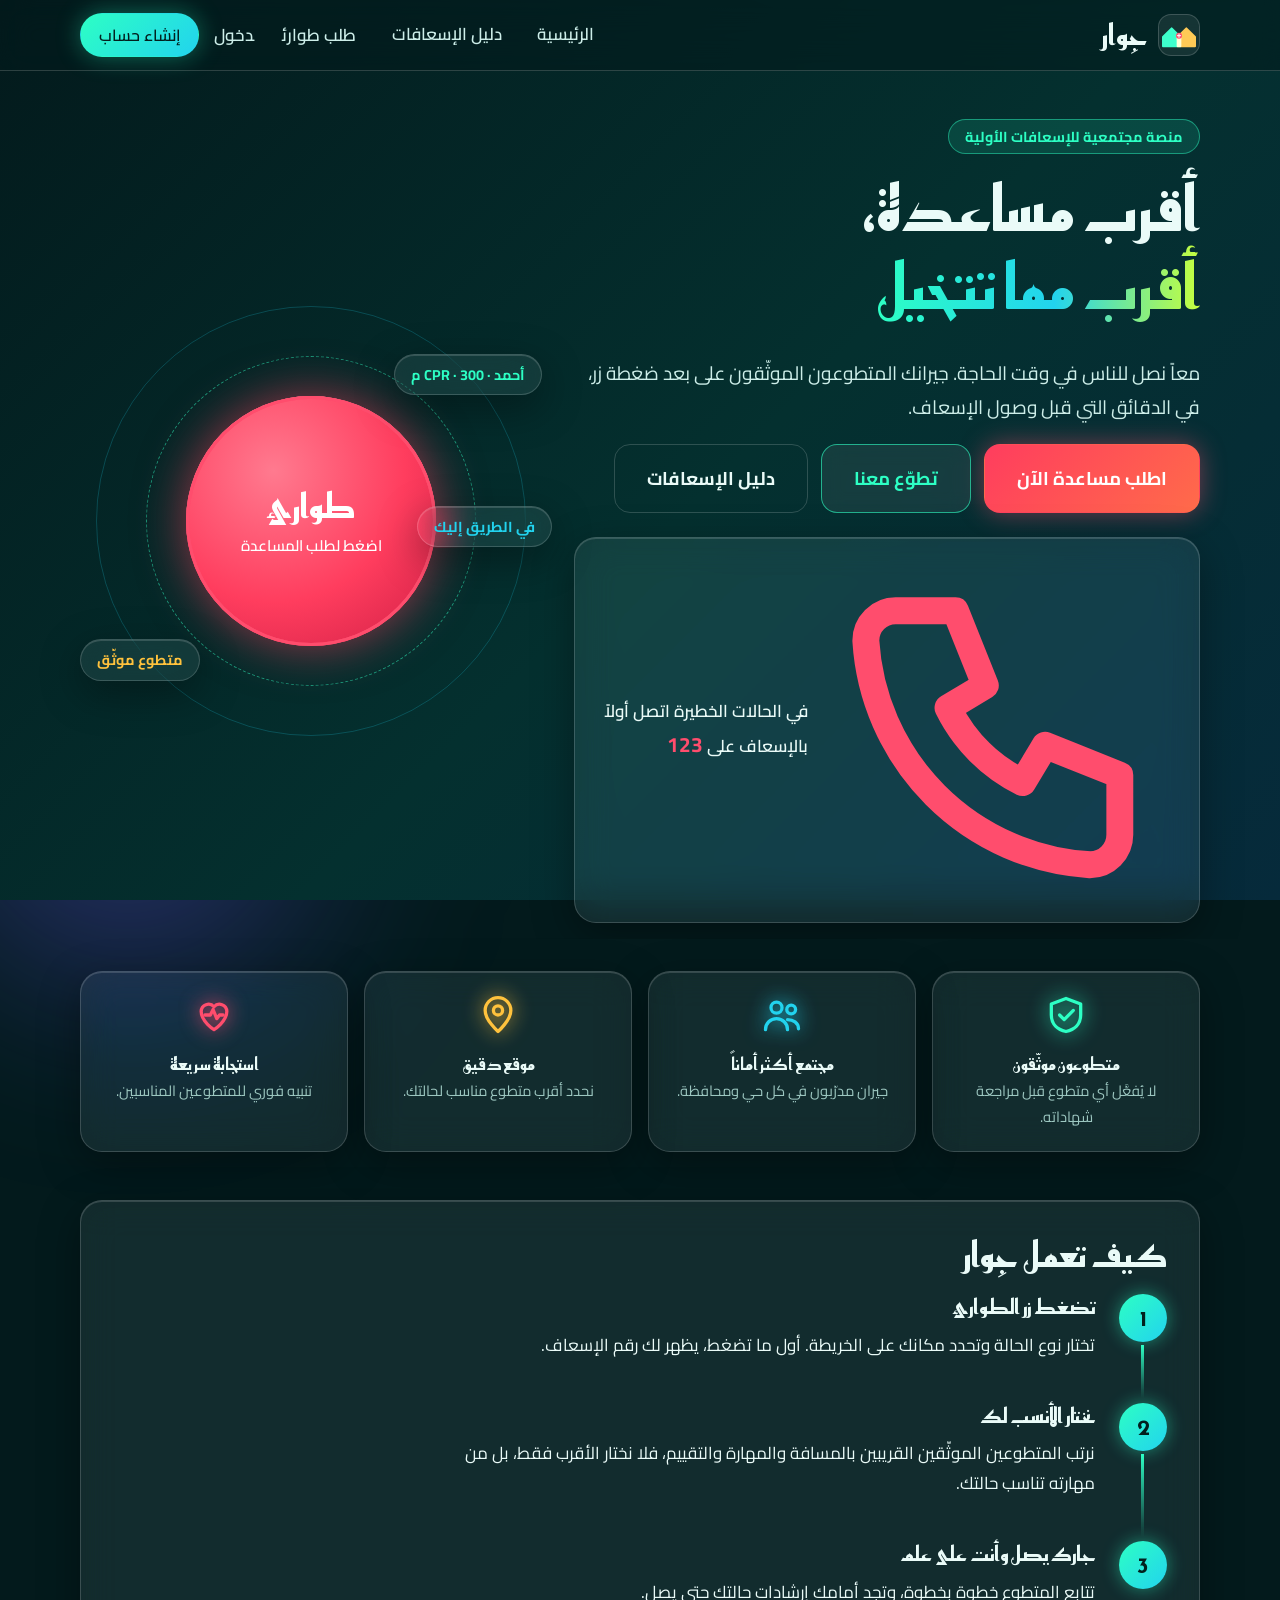
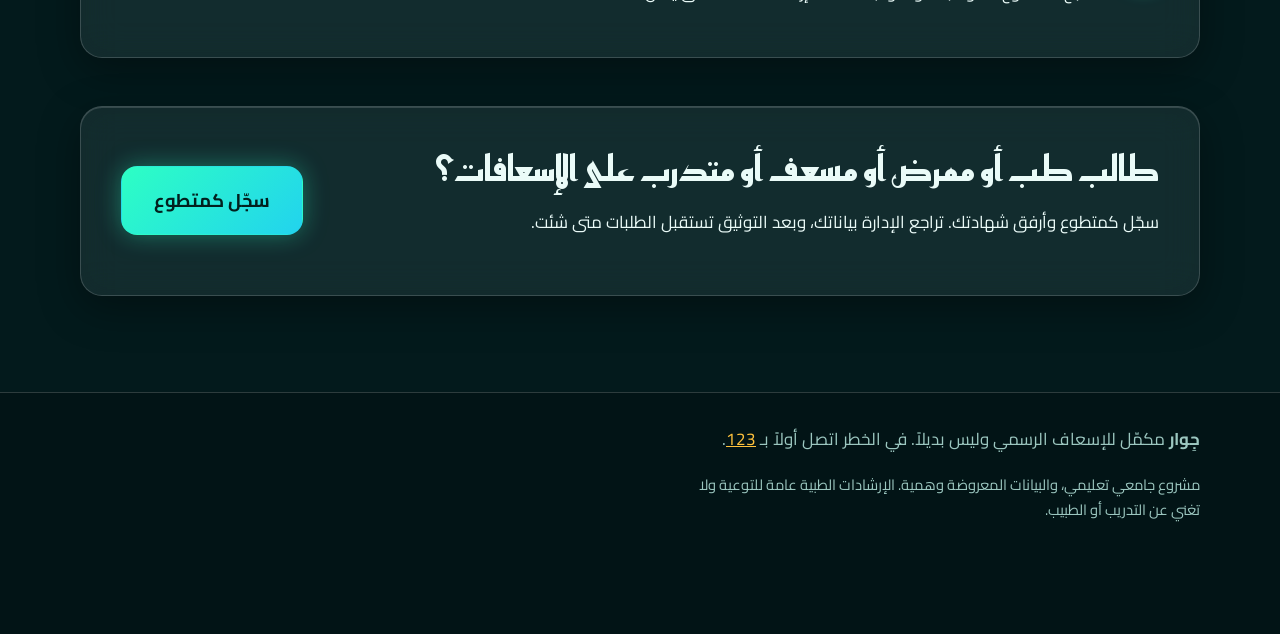
==== frontend/index.html @ 100a4778 "adding new folders" ====
<!DOCTYPE html>
<html lang="ar" dir="rtl">
<head>
  <meta charset="utf-8">
  <meta name="viewport" content="width=device-width, initial-scale=1">
  <title>جِوار | أقرب مساعدة، أقرب مما تتخيل</title>
  <link rel="preconnect" href="https://fonts.googleapis.com">
  <link rel="preconnect" href="https://fonts.gstatic.com" crossorigin>
  <link href="https://fonts.googleapis.com/css2?family=Cairo:wght@400;600;700&family=Reem+Kufi:wght@700&display=swap" rel="stylesheet">
  <link rel="stylesheet" href="css/style.css">
</head>
<body>
  <header class="site-header" id="site-header"></header>
  <main id="main">
<section class="hero">
  <div class="container hero-grid">
    <div>
      <span class="pill">منصة مجتمعية للإسعافات الأولية</span>
      <h1>أقرب مساعدة،<br><span class="neon">أقرب مما تتخيل</span></h1>
      <p class="lead">معاً نصل للناس في وقت الحاجة. جيرانك المتطوعون الموثّقون على بعد ضغطة زر، في الدقائق التي قبل وصول الإسعاف.</p>
      <div class="actions">
        <a class="btn btn-danger btn-lg" href="emergency.html">اطلب مساعدة الآن</a>
        <a class="btn btn-secondary btn-lg" href="register.html">تطوّع معنا</a>
        <a class="btn btn-ghost btn-lg" href="guide.html">دليل الإسعافات</a>
      </div>
      <div class="glass call-strip">
        <svg viewBox="0 0 24 24" fill="none" stroke="currentColor" stroke-width="1.8" stroke-linecap="round" stroke-linejoin="round" style="color:#FF4D6D"><path d="M5 4h4l2 5-2.5 1.5a11 11 0 005 5L15 13l5 2v4a2 2 0 01-2 2A16 16 0 013 6a2 2 0 012-2z"/></svg>
        <span>في الحالات الخطيرة اتصل أولاً بالإسعاف على <strong dir="ltr">123</strong></span>
      </div>
    </div>
    <div class="hero-visual">
      <span class="chip glass c1" style="color:var(--mint)">أحمد · CPR · 300 م</span>
      <span class="chip glass c2" style="color:var(--amber)">متطوع موثّق</span>
      <span class="chip glass c3" style="color:var(--cyan)">في الطريق إليك</span>
      <a class="sos" href="emergency.html" aria-label="طلب طوارئ">طوارئ<small>اضغط لطلب المساعدة</small></a>
    </div>
  </div>
</section>

<section class="section" style="padding-top:2rem">
  <div class="container features">
    <div class="glass tile"><svg viewBox="0 0 24 24" fill="none" stroke="currentColor" stroke-width="1.8" stroke-linecap="round" stroke-linejoin="round" style="color:#2DFFC4"><path d="M12 3l8 3v6c0 5-3.5 8-8 9-4.5-1-8-4-8-9V6z"/><path d="M8.5 12l2.5 2.5L16 9.5"/></svg><h3>متطوعون موثّقون</h3><p>لا يُفعَّل أي متطوع قبل مراجعة شهاداته.</p></div>
    <div class="glass tile"><svg viewBox="0 0 24 24" fill="none" stroke="currentColor" stroke-width="1.8" stroke-linecap="round" stroke-linejoin="round" style="color:#22D3EE"><circle cx="9" cy="8" r="3"/><circle cx="17" cy="9" r="2.4"/><path d="M3 20c0-3.5 2.7-6 6-6s6 2.5 6 6M15 14.5c3 0 6 1.7 6 5"/></svg><h3>مجتمع أكثر أماناً</h3><p>جيران مدرّبون في كل حي ومحافظة.</p></div>
    <div class="glass tile"><svg viewBox="0 0 24 24" fill="none" stroke="currentColor" stroke-width="1.8" stroke-linecap="round" stroke-linejoin="round" style="color:#FFC23D"><path d="M12 21s7-6.2 7-11.5A7 7 0 005 9.5C5 14.8 12 21 12 21z"/><circle cx="12" cy="9.5" r="2.5"/></svg><h3>موقع دقيق</h3><p>نحدد أقرب متطوع مناسب لحالتك.</p></div>
    <div class="glass tile"><svg viewBox="0 0 24 24" fill="none" stroke="currentColor" stroke-width="1.8" stroke-linecap="round" stroke-linejoin="round" style="color:#FF4D6D"><path d="M12 20s-7-4.4-7-10a4 4 0 017-2.5A4 4 0 0119 10c0 5.6-7 10-7 10z"/><path d="M7 12h3l1.5-3 2 5 1.5-2H17"/></svg><h3>استجابة سريعة</h3><p>تنبيه فوري للمتطوعين المناسبين.</p></div>
  </div>
</section>

<section class="section" style="padding-top:0">
  <div class="container">
    <div class="glass" style="padding:2rem">
      <h2>كيف تعمل جِوار</h2>
      <ol class="flow">
        <li><h3>تضغط زر الطوارئ</h3><p>تختار نوع الحالة وتحدد مكانك على الخريطة. أول ما تضغط، يظهر لك رقم الإسعاف.</p></li>
        <li><h3>نختار الأنسب لك</h3><p>نرتب المتطوعين الموثّقين القريبين بالمسافة والمهارة والتقييم، فلا نختار الأقرب فقط، بل من مهارته تناسب حالتك.</p></li>
        <li><h3>جارك يصل وأنت على علم</h3><p>تتابع المتطوع خطوة بخطوة، وتجد أمامك إرشادات حالتك حتى يصل.</p></li>
      </ol>
    </div>
  </div>
</section>

<section class="section" style="padding-top:0">
  <div class="container">
    <div class="glass band">
      <div>
        <h2>طالب طب أو ممرض أو مسعف أو متدرب على الإسعافات؟</h2>
        <p>سجّل كمتطوع وأرفق شهادتك. تراجع الإدارة بياناتك، وبعد التوثيق تستقبل الطلبات متى شئت.</p>
      </div>
      <a class="btn btn-primary btn-lg" href="register.html">سجّل كمتطوع</a>
    </div>
  </div>
</section>
  </main>
  <footer class="site-footer" id="site-footer"></footer>
  <script src="js/api.js"></script>
  <script src="js/common.js"></script>
  
</body>
</html>
---- frontend/css/style.css ----
:root{--mint:#2DFFC4;--cyan:#22D3EE;--lime:#C6FF3D;--amber:#FFC23D;--coral:#FF4D6D;--violet:#A78BFA;--text:#EAFBF8;--muted:#9CC7C0;--glass:rgba(255,255,255,.07);--glass-2:rgba(255,255,255,.13);--line:rgba(255,255,255,.17);--radius:22px;--head:'Reem Kufi',sans-serif;--body:'Cairo',sans-serif}
*,*::before,*::after{box-sizing:border-box}
html{scroll-behavior:smooth;background:#031A1C}
html::before{content:"";position:fixed;z-index:-1;width:30vw;height:30vw;inset-inline-end:10vw;top:18vh;border-radius:50%;filter:blur(110px);background:radial-gradient(circle,rgba(255,194,61,.4),transparent 65%);pointer-events:none}
body{margin:0;min-height:100vh;color:var(--text);font:400 17px/1.75 var(--body);background:linear-gradient(135deg,#031A1C 0%,#04302F 55%,#062A3B 100%) fixed;overflow-x:hidden}
body::before,body::after{content:"";position:fixed;z-index:-1;border-radius:50%;filter:blur(90px);pointer-events:none}
body::before{width:46vw;height:46vw;inset-inline-start:-12vw;top:-12vw;background:radial-gradient(circle,rgba(0,245,196,.6),transparent 65%)}
body::after{width:44vw;height:44vw;inset-inline-end:-12vw;bottom:-14vw;background:radial-gradient(circle,rgba(109,91,255,.5),transparent 65%)}
h1,h2,h3,h4{font-family:var(--head);line-height:1.25;margin:0 0 .5em}
h1{font-size:clamp(2.2rem,6vw,3.9rem)}h2{font-size:clamp(1.5rem,4vw,2.2rem)}h3{font-size:1.3rem}h4{font-size:1.05rem;margin-bottom:.3em}
p{margin:0 0 1em;max-width:64ch}
a{color:var(--mint)}
svg,img{max-width:100%}
:focus-visible{outline:3px solid var(--amber);outline-offset:3px;border-radius:8px}
.skip{position:absolute;inset-inline-start:-999px}
.skip:focus{inset-inline-start:12px;top:12px;background:#031A1C;color:#fff;padding:8px 14px;z-index:99}
.container{width:min(1120px,100% - 2rem);margin-inline:auto}
.page{padding:2rem 0 4rem}
.section{padding:3rem 0}
.hidden{display:none!important}
.hint{color:var(--muted);font-size:.92rem}
.neon{background:linear-gradient(90deg,var(--mint),var(--cyan) 55%,var(--lime));-webkit-background-clip:text;background-clip:text;color:transparent}
.lead{font-size:1.2rem;color:#CDEEE9}
.glass,.card{background:var(--glass);-webkit-backdrop-filter:blur(18px) saturate(150%);backdrop-filter:blur(18px) saturate(150%);border:1px solid var(--line);border-radius:var(--radius);box-shadow:0 12px 40px rgba(0,0,0,.35),inset 0 1px 0 rgba(255,255,255,.15)}
.card{padding:1.5rem}
.stack{display:grid;gap:1.5rem}
.grid-2{display:grid;grid-template-columns:1fr 1fr;gap:1.5rem;align-items:start}
@media(max-width:860px){.grid-2{grid-template-columns:1fr}}
.site-header{position:sticky;top:0;z-index:30;background:rgba(3,26,28,.55);-webkit-backdrop-filter:blur(16px);backdrop-filter:blur(16px);border-bottom:1px solid var(--line)}
.site-header .container{display:flex;align-items:center;gap:1rem;min-height:70px;flex-wrap:wrap}
.brand{display:flex;align-items:center;gap:.6rem;text-decoration:none;color:var(--text);font:700 1.8rem var(--head)}
.brand svg{width:42px;height:42px;background:rgba(255,255,255,.08);border:1px solid var(--line);border-radius:13px}
.nav-toggle{position:absolute;opacity:0;pointer-events:none}
.burger{display:none;margin-inline-start:auto;cursor:pointer;padding:8px;color:var(--text)}
.site-nav{margin-inline-start:auto;display:flex;align-items:center;gap:.4rem;flex-wrap:wrap}
.site-nav a{color:#CDEEE9;text-decoration:none;font-weight:600;padding:.35rem .9rem;border-radius:99px;transition:background .15s,color .15s}
.site-nav a:hover{background:var(--glass-2);color:#fff}
.site-nav .btn{color:#02201E;padding:.4rem 1.1rem}
.nav-user{font-weight:700;padding:0 .6rem;color:var(--mint)}
.nav-live{background:rgba(255,77,109,.18);border:1px solid rgba(255,77,109,.55);color:#FFD3DB!important}
.live-dot{display:inline-block;width:10px;height:10px;border-radius:50%;background:var(--coral);box-shadow:0 0 0 0 rgba(255,77,109,.7);animation:blink 1.6s infinite;margin-inline-end:.4rem;flex:none}
@keyframes blink{70%{box-shadow:0 0 0 10px rgba(255,77,109,0)}100%{box-shadow:0 0 0 0 rgba(255,77,109,0)}}
@media(max-width:860px){.burger{display:block}.site-nav{display:none;flex-basis:100%;flex-direction:column;align-items:flex-start;padding-bottom:1rem}.nav-toggle:checked~.site-nav{display:flex}}
.btn{display:inline-flex;align-items:center;justify-content:center;gap:.5rem;padding:.7rem 1.4rem;border-radius:16px;border:1px solid transparent;font:700 1rem var(--body);cursor:pointer;text-decoration:none;transition:transform .15s,box-shadow .15s,background .15s}
.btn:hover{transform:translateY(-2px)}
.btn-primary{background:linear-gradient(135deg,var(--mint),var(--cyan));color:#02201E;box-shadow:0 0 24px rgba(45,255,196,.35)}
.btn-primary:hover{box-shadow:0 0 36px rgba(45,255,196,.6)}
.btn-secondary{background:var(--glass);border-color:rgba(45,255,196,.6);color:var(--mint);-webkit-backdrop-filter:blur(10px);backdrop-filter:blur(10px)}
.btn-secondary:hover{background:rgba(45,255,196,.14)}
.btn-ghost{background:transparent;border-color:var(--line);color:var(--text)}
.btn-amber{background:linear-gradient(135deg,var(--amber),#FF9A3D);color:#2A1A00;box-shadow:0 0 24px rgba(255,194,61,.35)}
.btn-danger{background:linear-gradient(135deg,#FF3D5E,#FF6B4A);color:#fff;box-shadow:0 0 26px rgba(255,77,109,.45)}
.btn-outline-danger{background:rgba(255,77,109,.1);border-color:var(--coral);color:#FFB3C0}
.btn-lg{padding:1rem 2rem;font-size:1.15rem}
.btn-sm{padding:.4rem .9rem;font-size:.9rem;border-radius:12px}
.btn[disabled]{opacity:.5;cursor:not-allowed;transform:none;box-shadow:none}
.sos{position:relative;display:inline-flex;flex-direction:column;align-items:center;justify-content:center;width:clamp(190px,42vw,250px);aspect-ratio:1;border-radius:50%;background:radial-gradient(circle at 35% 30%,#FF7A8F,#FF3D5E 55%,#D01E45);color:#fff;border:0;cursor:pointer;text-decoration:none;font:700 2.1rem var(--head);box-shadow:0 0 50px rgba(255,61,94,.6),inset 0 2px 0 rgba(255,255,255,.35)}
.sos small{font:600 .95rem var(--body)}
.sos::before,.sos::after{content:"";position:absolute;inset:0;border-radius:50%;border:3px solid var(--coral);animation:pulse 2.4s ease-out infinite}
.sos::after{animation-delay:1.2s}
@keyframes pulse{from{transform:scale(1);opacity:.8}to{transform:scale(1.6);opacity:0}}
.sos-wide{width:100%;aspect-ratio:auto;border-radius:22px;padding:1.2rem;flex-direction:row;gap:.8rem;font-size:1.6rem}
.sos-wide::before,.sos-wide::after{display:none}
.pill{display:inline-block;padding:.25rem 1rem;border-radius:99px;background:rgba(45,255,196,.12);border:1px solid rgba(45,255,196,.45);color:var(--mint);font-weight:700;font-size:.9rem;margin-bottom:1rem}
.notice{background:linear-gradient(90deg,rgba(255,194,61,.9),rgba(255,154,61,.9));color:#2A1A00;padding:.6rem 1rem;text-align:center;font-weight:700;border-radius:16px}
.notice a{color:#2A1A00}
.hero{padding:3rem 0 1rem;overflow:hidden}
.hero-grid{display:grid;grid-template-columns:1.15fr .85fr;gap:2rem;align-items:center}
@media(max-width:860px){.hero-grid{grid-template-columns:1fr}.hero-visual{order:-1}}
.actions{display:flex;flex-wrap:wrap;gap:.8rem}
.call-strip{display:flex;align-items:center;gap:.8rem;padding:.8rem 1.2rem;margin-top:1.5rem;font-weight:600}
.call-strip strong{color:var(--coral);font-size:1.3rem}
.hero-visual{position:relative;display:grid;place-items:center;min-height:380px}
.hero-visual::before{content:"";position:absolute;width:330px;height:330px;border-radius:50%;border:1px dashed rgba(45,255,196,.5);animation:spin 40s linear infinite}
.hero-visual::after{content:"";position:absolute;width:430px;height:430px;border-radius:50%;border:1px solid rgba(34,211,238,.22)}
@keyframes spin{to{transform:rotate(360deg)}}
.chip{position:absolute;padding:.45rem 1rem;border-radius:99px;font-weight:700;font-size:.9rem;animation:float 5s ease-in-out infinite;z-index:2;white-space:nowrap}
.chip.c1{top:6%;inset-inline-start:0}
.chip.c2{bottom:8%;inset-inline-end:0;animation-delay:1.5s}
.chip.c3{top:46%;inset-inline-start:-2%;animation-delay:.8s}
@keyframes float{50%{transform:translateY(-10px)}}
.features{display:grid;grid-template-columns:repeat(4,1fr);gap:1rem}
@media(max-width:860px){.features{grid-template-columns:1fr 1fr}}
.tile{padding:1.3rem;text-align:center}
.tile svg{width:44px;height:44px;margin-bottom:.4rem;filter:drop-shadow(0 0 10px currentColor)}
.tile h3{font-size:1.1rem;margin-bottom:.2em}
.tile p{font-size:.92rem;color:var(--muted);margin:0 auto}
.flow{list-style:none;margin:0;padding:0;display:grid;gap:1.6rem;counter-reset:s}
.flow li{position:relative;padding-inline-start:4.5rem;counter-increment:s}
.flow li::before{content:counter(s);position:absolute;inset-inline-start:0;top:0;width:3rem;height:3rem;border-radius:50%;background:linear-gradient(135deg,var(--mint),var(--cyan));color:#02201E;display:grid;place-items:center;font:700 1.4rem var(--head);box-shadow:0 0 18px rgba(45,255,196,.45)}
.flow li:not(:last-child)::after{content:"";position:absolute;inset-inline-start:1.45rem;top:3.2rem;bottom:-1.3rem;width:3px;background:linear-gradient(var(--mint),transparent)}
.band{padding:2.5rem;display:grid;grid-template-columns:1fr auto;gap:1.5rem;align-items:center}
@media(max-width:700px){.band{grid-template-columns:1fr}}
.form{display:grid;gap:1.1rem}
.field{display:grid;gap:.35rem}
.field>label,.legend{font-weight:700}
input[type=text],input[type=tel],input[type=password],input[type=number],input[type=search],select,textarea{width:100%;font:inherit;padding:.75rem 1rem;border:1px solid var(--line);border-radius:14px;background:rgba(0,0,0,.28);color:var(--text)}
input::placeholder,textarea::placeholder{color:#6F9A94}
select option{background:#06292A;color:var(--text)}
input:focus,select:focus,textarea:focus{border-color:var(--mint);outline:none;box-shadow:0 0 0 4px rgba(45,255,196,.18),0 0 18px rgba(45,255,196,.25)}
input[type=file]{width:100%;padding:.6rem;border:1px dashed rgba(45,255,196,.55);border-radius:14px;background:rgba(45,255,196,.05);color:var(--muted)}
.phone-field{display:flex;direction:ltr;border:1px solid var(--line);border-radius:14px;background:rgba(0,0,0,.28);overflow:hidden}
.phone-field:focus-within{border-color:var(--mint);box-shadow:0 0 0 4px rgba(45,255,196,.18)}
.phone-field .prefix{display:flex;align-items:center;gap:.4rem;padding:0 1rem;background:rgba(45,255,196,.12);color:var(--mint);font-weight:700;border-inline-end:1px solid var(--line)}
.phone-field input{border:0;border-radius:0;background:transparent;box-shadow:none!important;direction:ltr;text-align:left}
.error-text{color:#FF9FB0;font-weight:600;min-height:1.4em;margin:0}
.auth-wrap{max-width:560px;margin:2.5rem auto}
.choice-grid{display:grid;grid-template-columns:repeat(auto-fit,minmax(150px,1fr));gap:.7rem}
.choice{position:relative}
.choice input{position:absolute;opacity:0}
.choice span{display:block;padding:.85rem .6rem;border:1px solid var(--line);border-radius:16px;background:rgba(255,255,255,.05);text-align:center;font-weight:700;cursor:pointer;transition:border-color .15s,background .15s,box-shadow .15s}
.choice span:hover{background:rgba(255,255,255,.1)}
.choice input:checked+span{border-color:var(--mint);background:rgba(45,255,196,.15);box-shadow:0 0 18px rgba(45,255,196,.35)}
.choice input:focus-visible+span{outline:3px solid var(--amber)}
.check{display:flex;gap:.7rem;align-items:flex-start;font-weight:600}
.check input{width:20px;height:20px;margin-top:.35rem;accent-color:var(--mint);flex:none}
.switch{display:flex;align-items:center;gap:.8rem;cursor:pointer;font-weight:700}
.switch input{position:absolute;opacity:0}
.switch .track{width:56px;height:32px;border-radius:99px;background:rgba(255,255,255,.2);position:relative;transition:background .2s;flex:none}
.switch .track::after{content:"";position:absolute;top:4px;inset-inline-start:4px;width:24px;height:24px;border-radius:50%;background:#fff;transition:inset-inline-start .2s}
.switch input:checked+.track{background:var(--mint);box-shadow:0 0 16px rgba(45,255,196,.5)}
.switch input:checked+.track::after{inset-inline-start:28px}
.switch input:disabled+.track{opacity:.4}
.switch input:focus-visible+.track{outline:3px solid var(--amber)}
.badge{display:inline-block;padding:.1rem .85rem;border-radius:99px;font-size:.85rem;font-weight:700;border:1px solid transparent;white-space:nowrap}
.badge-open,.badge-pending,.badge-moderate{background:rgba(255,194,61,.18);border-color:var(--amber);color:#FFE29A}
.badge-accepted,.badge-verified{background:rgba(45,255,196,.16);border-color:var(--mint);color:var(--mint)}
.badge-resolved{background:rgba(34,211,238,.16);border-color:var(--cyan);color:#9BEBFA}
.badge-cancelled,.badge-expired{background:rgba(255,255,255,.1);border-color:var(--line);color:var(--muted)}
.badge-rejected,.badge-critical{background:rgba(255,77,109,.18);border-color:var(--coral);color:#FFB3C0}
.badge-urgent{background:rgba(255,154,61,.18);border-color:#FF9A3D;color:#FFCB9A}
.steps{display:grid;grid-template-columns:repeat(3,1fr);gap:.6rem;list-style:none;padding:0;margin:0 0 1.5rem}
.steps li{padding:.8rem .4rem;border-radius:16px;background:var(--glass);border:1px solid var(--line);text-align:center;font-weight:700;color:var(--muted)}
.steps li.done{border-color:var(--mint);color:var(--mint);background:rgba(45,255,196,.1)}
.steps li.current{background:linear-gradient(135deg,var(--mint),var(--cyan));color:#02201E;border-color:transparent;box-shadow:0 0 22px rgba(45,255,196,.45)}
.alert-card{display:grid;gap:.6rem;border-inline-start:5px solid var(--coral)}
.alert-card .meta{display:flex;flex-wrap:wrap;gap:1rem;color:var(--muted);font-weight:600}
.empty{text-align:center;padding:2rem 1rem;color:var(--muted)}
.empty svg{width:72px;height:72px;margin-bottom:.5rem}
.map{height:340px;border-radius:var(--radius);border:1px solid var(--line);z-index:0;overflow:hidden}
.dot{width:22px;height:22px;border-radius:50%;border:4px solid #fff;box-shadow:0 0 14px rgba(0,0,0,.5)}
.dot-red{background:var(--coral)}.dot-teal{background:var(--mint)}
.toast{position:fixed;inset-inline:1rem;bottom:1.2rem;margin-inline:auto;max-width:440px;padding:.9rem 1.2rem;border-radius:16px;background:rgba(6,41,42,.92);border:1px solid var(--mint);color:#fff;font-weight:600;opacity:0;transform:translateY(20px);pointer-events:none;transition:opacity .25s,transform .25s;z-index:70;box-shadow:0 0 24px rgba(45,255,196,.3)}
.toast.show{opacity:1;transform:none}
.toast.error{border-color:var(--coral);box-shadow:0 0 24px rgba(255,77,109,.35)}
.active-bar{position:fixed;inset-inline:1rem;bottom:1rem;margin-inline:auto;max-width:620px;z-index:60;display:flex;align-items:center;gap:.6rem;padding:.8rem 1.2rem;border-radius:18px;background:rgba(40,8,16,.8);-webkit-backdrop-filter:blur(14px);backdrop-filter:blur(14px);border:1px solid var(--coral);color:#fff;text-decoration:none;font-weight:600;box-shadow:0 0 30px rgba(255,77,109,.4)}
.active-bar strong{margin-inline-start:auto;background:linear-gradient(135deg,#FF3D5E,#FF6B4A);padding:.3rem 1rem;border-radius:12px;white-space:nowrap}
.skeleton{height:90px;border-radius:var(--radius);background:linear-gradient(90deg,rgba(255,255,255,.05) 25%,rgba(255,255,255,.14) 50%,rgba(255,255,255,.05) 75%);background-size:200% 100%;animation:shine 1.4s infinite}
@keyframes shine{to{background-position:-200% 0}}
.banner{padding:1rem 1.2rem;border-radius:18px;border:1px solid;font-weight:600;display:flex;gap:.8rem;align-items:flex-start}
.banner.pending{background:rgba(255,194,61,.12);border-color:var(--amber);color:#FFE29A}
.banner.rejected{background:rgba(255,77,109,.12);border-color:var(--coral);color:#FFB3C0}
.banner.verified{background:rgba(45,255,196,.1);border-color:var(--mint);color:var(--mint)}
.stat-grid{display:grid;grid-template-columns:repeat(4,1fr);gap:1rem}
@media(max-width:860px){.stat-grid{grid-template-columns:1fr 1fr}}
.stat{padding:1.1rem;text-align:center}
.stat b{display:block;font:700 2.2rem var(--head);line-height:1.2}
.stat span{color:var(--muted);font-weight:600;font-size:.95rem}
.c-mint{color:var(--mint)}.c-cyan{color:var(--cyan)}.c-amber{color:var(--amber)}.c-coral{color:var(--coral)}.c-lime{color:var(--lime)}
.tabs{display:flex;flex-wrap:wrap;gap:.6rem}
.tab{padding:.5rem 1.2rem;border-radius:99px;border:1px solid var(--line);background:var(--glass);color:var(--text);font:700 1rem var(--body);cursor:pointer}
.tab[aria-selected=true]{background:linear-gradient(135deg,var(--mint),var(--cyan));color:#02201E;border-color:transparent;box-shadow:0 0 18px rgba(45,255,196,.4)}
.vol-card{display:grid;gap:.8rem}
.vol-head{display:flex;flex-wrap:wrap;gap:.6rem;align-items:center;justify-content:space-between}
.vol-grid{display:grid;grid-template-columns:repeat(auto-fit,minmax(200px,1fr));gap:.6rem 1.5rem}
.vol-grid dt{color:var(--muted);font-size:.85rem}
.vol-grid dd{margin:0;font-weight:700}
.cert-img{max-height:220px;border-radius:14px;border:1px solid var(--line);cursor:zoom-in}
.guide-tools{display:flex;gap:.8rem;flex-wrap:wrap;align-items:center;margin-bottom:1.2rem}
.guide-tools input{flex:1;min-width:220px}
.rules{margin:0;padding-inline-start:1.2rem;display:grid;gap:.4rem}
details.guide{margin-bottom:.9rem;padding:0}
details.guide>summary{list-style:none;cursor:pointer;padding:1rem 1.2rem;display:flex;align-items:center;gap:.8rem;font:700 1.15rem var(--head)}
details.guide>summary::-webkit-details-marker{display:none}
details.guide>summary::after{content:"+";margin-inline-start:auto;font-size:1.7rem;color:var(--mint);line-height:1}
details.guide[open]>summary::after{content:"−"}
.guide-body{padding:0 1.2rem 1.2rem;display:grid;gap:1rem}
.guide-body ul{margin:0;padding:0;list-style:none;display:grid;gap:.45rem}
.guide-body li{position:relative;padding-inline-start:1.7rem}
.guide-body li::before{position:absolute;inset-inline-start:0;top:0;font-weight:700}
.g-signs li::before{content:"•";color:var(--amber)}
.g-do li::before{content:"✓";color:var(--mint)}
.g-dont li::before{content:"✕";color:var(--coral)}
.g-block h4{color:var(--cyan)}
.g-call{padding:.7rem 1rem;border-radius:14px;background:rgba(255,77,109,.14);border:1px solid rgba(255,77,109,.5);font-weight:700;color:#FFD3DB}
.site-footer{margin-top:3rem;padding:2rem 0 6rem;border-top:1px solid var(--line);color:var(--muted);background:rgba(0,0,0,.2)}
.site-footer a{color:var(--amber)}
.dir-ltr{direction:ltr;unicode-bidi:embed;display:inline-block}
@media(prefers-reduced-motion:reduce){*,*::before,*::after{animation:none!important;transition:none!important;scroll-behavior:auto!important}}
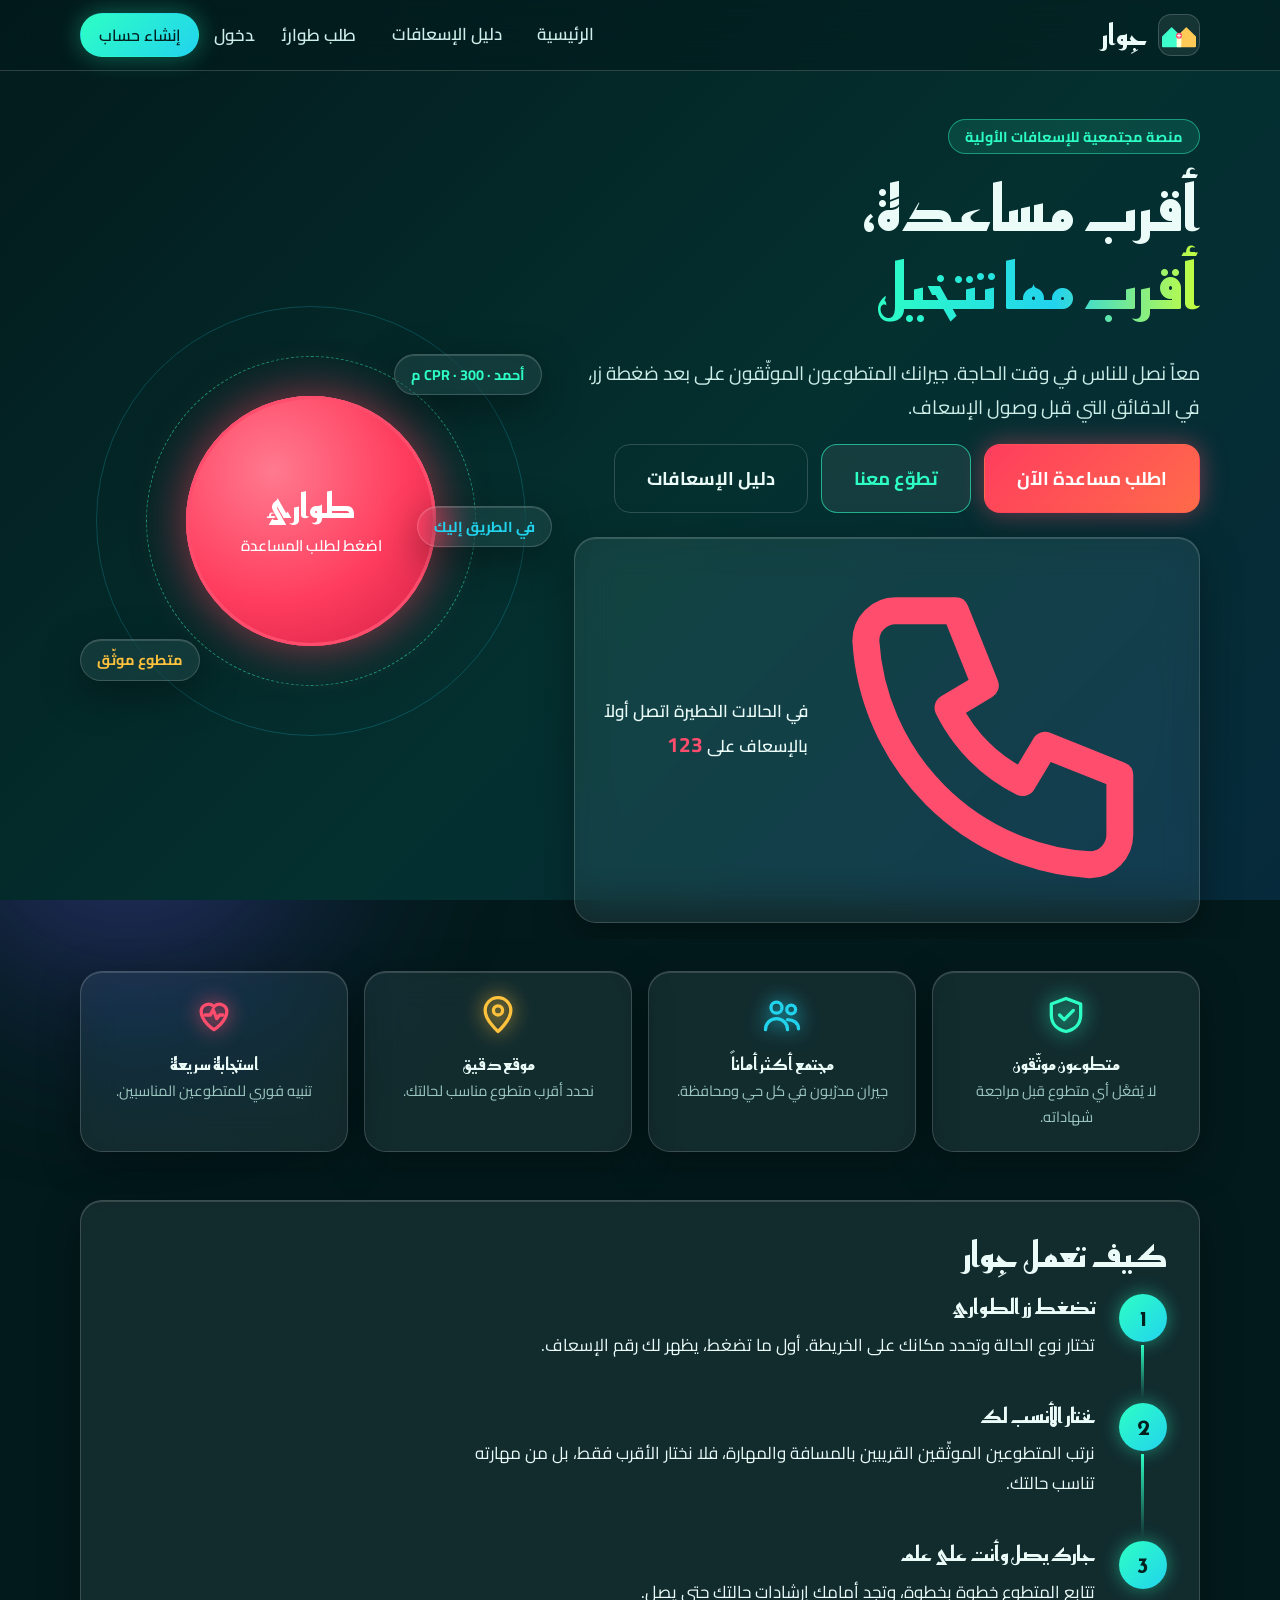
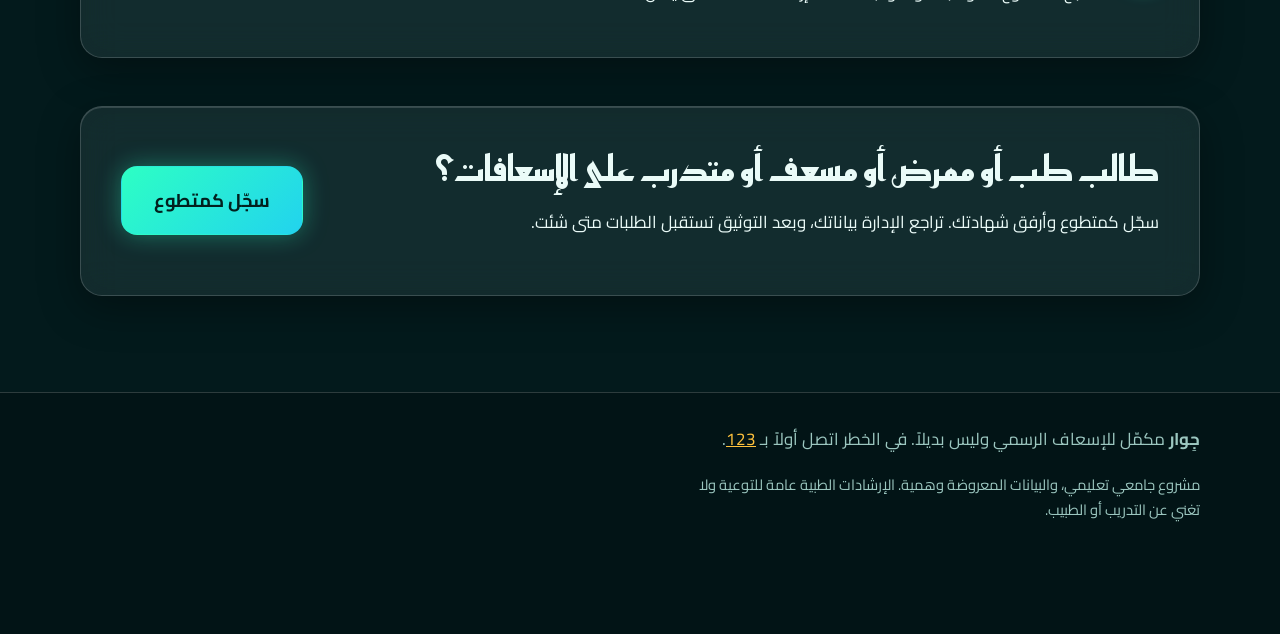
==== commit e5a69490: "Update index.html" ====
--- a/frontend/index.html
+++ b/frontend/index.html
@@ -52,7 +52,7 @@
       <h2>كيف تعمل جِوار</h2>
       <ol class="flow">
         <li><h3>تضغط زر الطوارئ</h3><p>تختار نوع الحالة وتحدد مكانك على الخريطة. أول ما تضغط، يظهر لك رقم الإسعاف.</p></li>
-        <li><h3>نختار الأنسب لك</h3><p>نرتب المتطوعين الموثّقين القريبين بالمسافة والمهارة والتقييم، فلا نختار الأقرب فقط، بل من مهارته تناسب حالتك.</p></li>
+        <li><h3>نختار الأنسب لك</h3><p>نرتب المتطوعين الموثّقين القريبين بالمسافة والمهارة، فلا نختار الأقرب فقط، بل من مهارته تناسب حالتك.</p></li>
         <li><h3>جارك يصل وأنت على علم</h3><p>تتابع المتطوع خطوة بخطوة، وتجد أمامك إرشادات حالتك حتى يصل.</p></li>
       </ol>
     </div>
